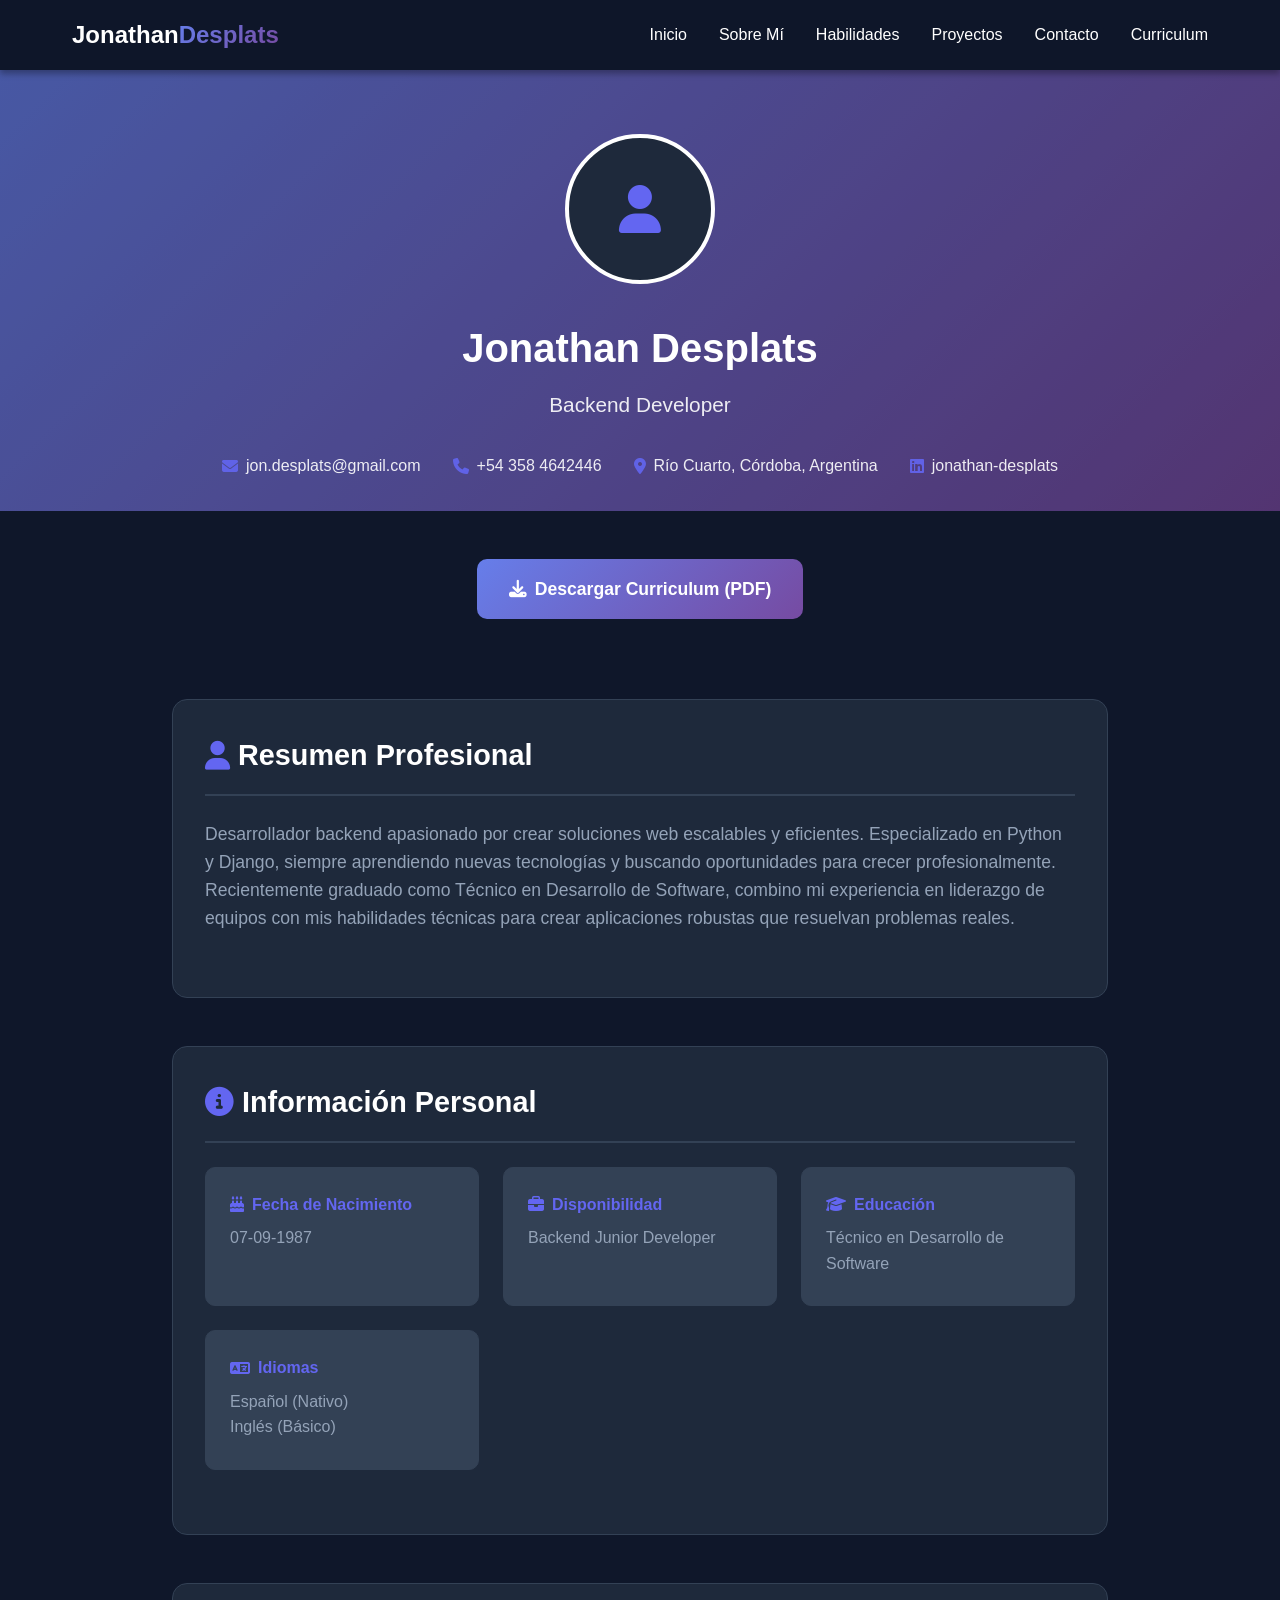
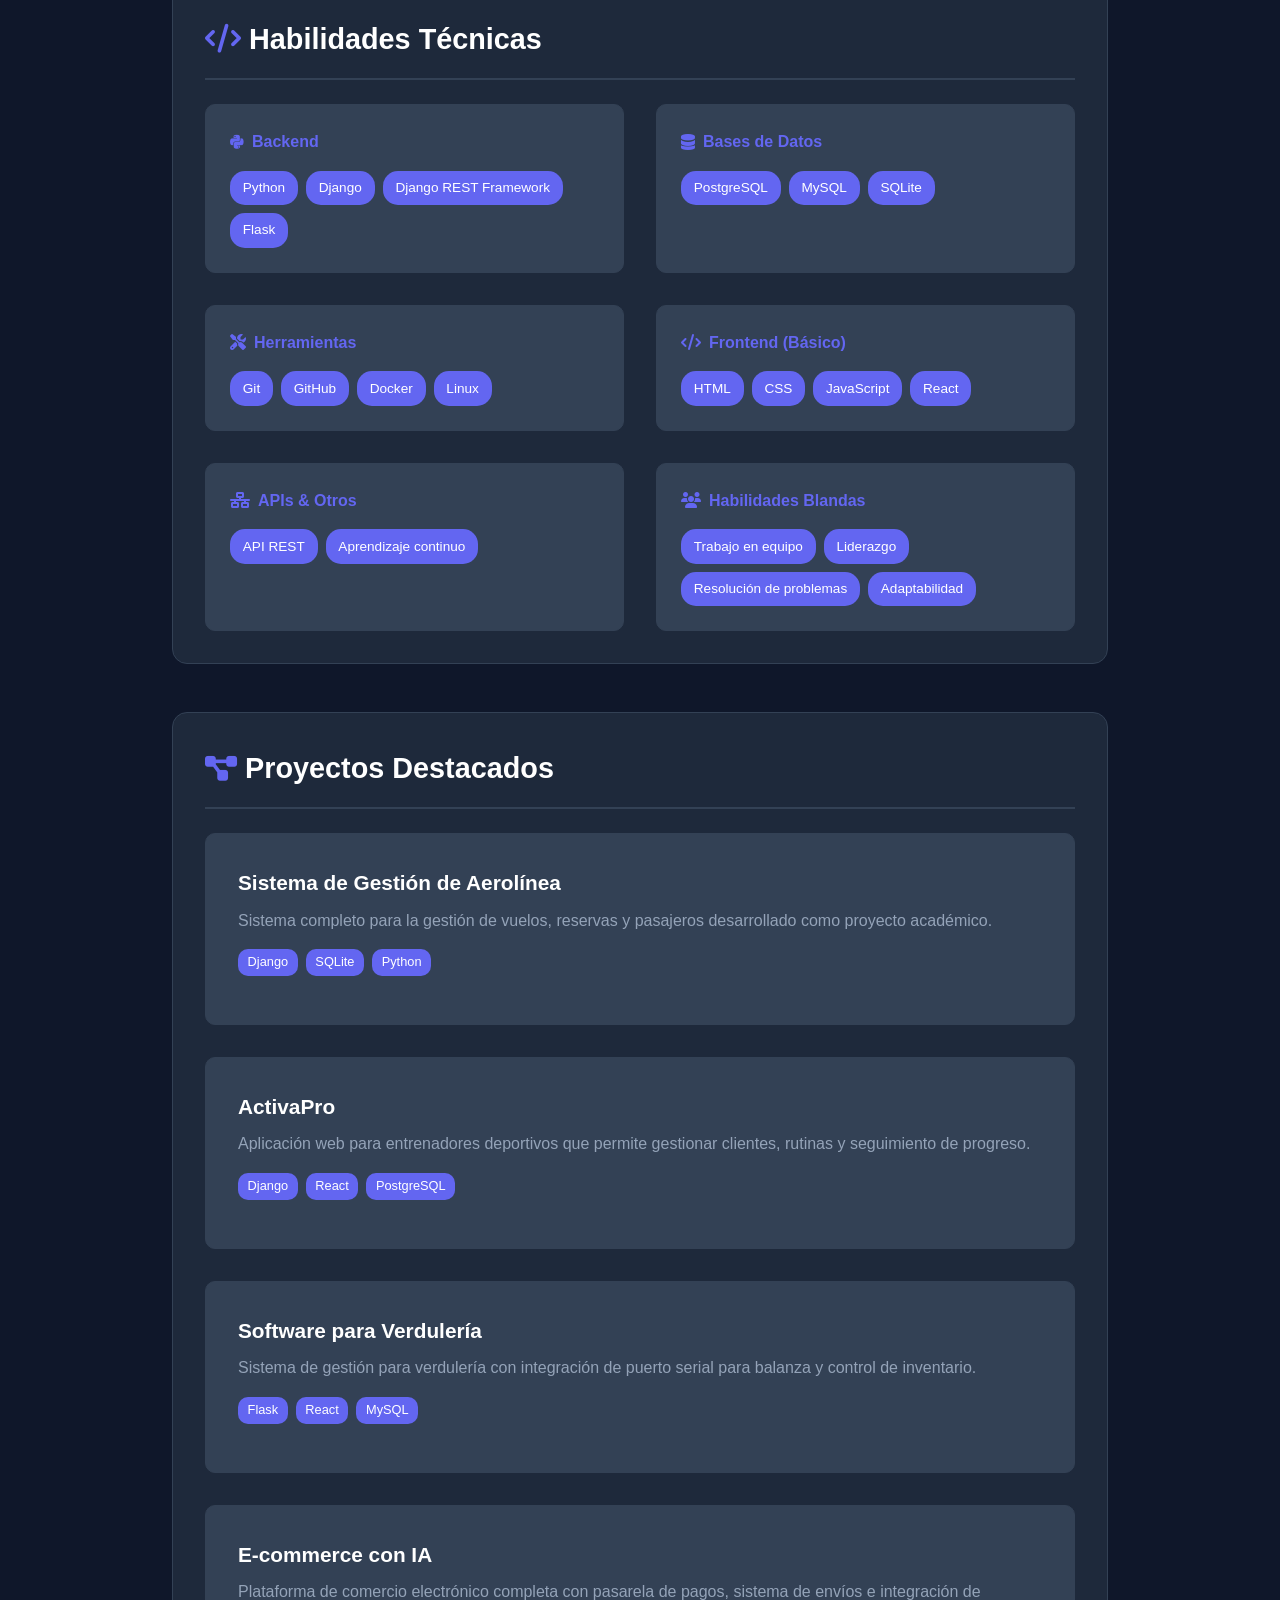
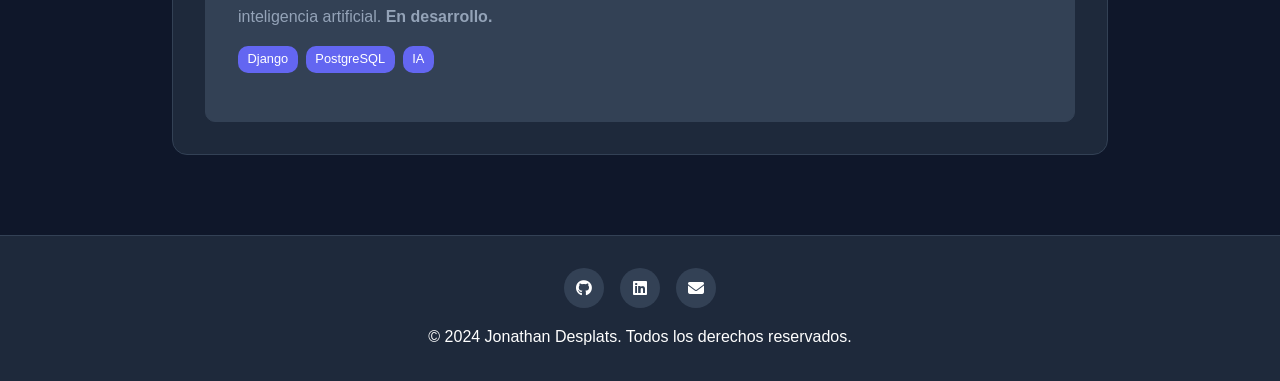
==== curriculum.html @ 1b8c97e8 "curriculum" ====
<!DOCTYPE html>
<html lang="es">
<head>
    <meta charset="UTF-8">
    <meta name="viewport" content="width=device-width, initial-scale=1.0">
    <title>Curriculum - Jonathan Desplats</title>
    <link rel="stylesheet" href="https://cdnjs.cloudflare.com/ajax/libs/font-awesome/6.4.0/css/all.min.css">
    <link rel="stylesheet" href="styles.css">
    <style>
        /* Estilos específicos para CV */
        .cv-header {
            background: linear-gradient(135deg, #667eea 0%, #764ba2 100%);
            padding: 4rem 2rem 2rem;
            margin-top: 70px;
            position: relative;
            overflow: hidden;
            text-align: center;
        }

        .cv-header::before {
            content: '';
            position: absolute;
            top: 0;
            left: 0;
            right: 0;
            bottom: 0;
            background: rgba(0, 0, 0, 0.3);
        }

        .cv-header-content {
            position: relative;
            z-index: 1;
            max-width: 1200px;
            margin: 0 auto;
            color: var(--white);
        }

        .cv-photo {
            width: 150px;
            height: 150px;
            border-radius: 50%;
            background: var(--dark-light);
            border: 4px solid var(--white);
            margin: 0 auto 2rem;
            display: flex;
            align-items: center;
            justify-content: center;
            font-size: 3rem;
            color: var(--primary);
        }

        .cv-name {
            font-size: 2.5rem;
            margin-bottom: 0.5rem;
        }

        .cv-title {
            font-size: 1.3rem;
            opacity: 0.9;
            margin-bottom: 1rem;
        }

        .cv-contact {
            display: flex;
            justify-content: center;
            gap: 2rem;
            flex-wrap: wrap;
            margin-top: 2rem;
        }

        .cv-contact-item {
            display: flex;
            align-items: center;
            gap: 0.5rem;
            color: var(--white);
            opacity: 0.9;
        }

        .cv-contact-item i {
            color: var(--primary);
        }

        /* Contenido del CV */
        .cv-content {
            max-width: 1000px;
            margin: 0 auto;
            padding: 2rem;
        }

        .cv-section {
            margin-bottom: 3rem;
            background: var(--dark-light);
            border-radius: 15px;
            padding: 2rem;
            border: 1px solid var(--dark-lighter);
        }

        .cv-section h2 {
            color: var(--white);
            font-size: 1.8rem;
            margin-bottom: 1.5rem;
            padding-bottom: 1rem;
            border-bottom: 2px solid var(--dark-lighter);
            display: flex;
            align-items: center;
            gap: 0.5rem;
        }

        .cv-section h2 i {
            color: var(--primary);
        }

        .cv-summary {
            font-size: 1.1rem;
            line-height: 1.6;
            color: var(--gray);
            margin-bottom: 2rem;
        }

        .cv-info-grid {
            display: grid;
            grid-template-columns: repeat(auto-fit, minmax(250px, 1fr));
            gap: 1.5rem;
            margin-bottom: 2rem;
        }

        .cv-info-item {
            background: var(--dark-lighter);
            padding: 1.5rem;
            border-radius: 10px;
            border: 1px solid var(--dark-lighter);
        }

        .cv-info-item h4 {
            color: var(--primary);
            margin-bottom: 0.5rem;
            display: flex;
            align-items: center;
            gap: 0.5rem;
        }

        .cv-info-item p {
            color: var(--gray);
            margin: 0.3rem 0;
        }

        .cv-skills-grid {
            display: grid;
            grid-template-columns: repeat(auto-fit, minmax(300px, 1fr));
            gap: 2rem;
        }

        .cv-skill-category {
            background: var(--dark-lighter);
            padding: 1.5rem;
            border-radius: 10px;
            border: 1px solid var(--dark-lighter);
        }

        .cv-skill-category h4 {
            color: var(--primary);
            margin-bottom: 1rem;
            display: flex;
            align-items: center;
            gap: 0.5rem;
        }

        .cv-skill-tags {
            display: flex;
            flex-wrap: wrap;
            gap: 0.5rem;
        }

        .cv-skill-tag {
            background: var(--primary);
            color: var(--white);
            padding: 0.4rem 0.8rem;
            border-radius: 15px;
            font-size: 0.85rem;
        }

        .cv-projects {
            display: grid;
            gap: 2rem;
        }

        .cv-project-item {
            background: var(--dark-lighter);
            padding: 2rem;
            border-radius: 10px;
            border: 1px solid var(--dark-lighter);
        }

        .cv-project-header {
            display: flex;
            justify-content: space-between;
            align-items: flex-start;
            margin-bottom: 1rem;
        }

        .cv-project-title {
            color: var(--white);
            font-size: 1.3rem;
            margin-bottom: 0.5rem;
        }

        .cv-project-tech {
            display: flex;
            flex-wrap: wrap;
            gap: 0.5rem;
            margin: 1rem 0;
        }

        .cv-project-tech span {
            background: var(--primary);
            color: var(--white);
            padding: 0.2rem 0.6rem;
            border-radius: 10px;
            font-size: 0.8rem;
        }

        .cv-project-description {
            color: var(--gray);
            line-height: 1.6;
        }

        /* Botón de descarga */
        .cv-actions {
            text-align: center;
            margin: 3rem 0;
        }

        .cv-download-btn {
            display: inline-flex;
            align-items: center;
            gap: 0.5rem;
            padding: 1rem 2rem;
            background: var(--gradient);
            color: var(--white);
            text-decoration: none;
            border-radius: 10px;
            font-weight: 600;
            font-size: 1.1rem;
            transition: all 0.3s;
            border: none;
            cursor: pointer;
        }

        .cv-download-btn:hover {
            transform: translateY(-3px);
            box-shadow: 0 10px 20px rgba(99, 102, 241, 0.3);
        }

        /* Responsive */
        @media (max-width: 768px) {
            .cv-header {
                padding: 3rem 1rem 2rem;
            }

            .cv-name {
                font-size: 2rem;
            }

            .cv-photo {
                width: 120px;
                height: 120px;
                font-size: 2.5rem;
            }

            .cv-contact {
                gap: 1rem;
            }

            .cv-contact-item {
                font-size: 0.9rem;
            }

            .cv-section {
                padding: 1.5rem;
            }

            .cv-info-grid {
                grid-template-columns: 1fr;
            }

            .cv-skills-grid {
                grid-template-columns: 1fr;
            }
        }

        /* Estilos para impresión PDF */
        @media print {
            body {
                background: white !important;
                color: black !important;
            }

            nav, .cv-actions, .menu-toggle {
                display: none !important;
            }

            .cv-header {
                background: white !important;
                color: black !important;
                margin-top: 0 !important;
                padding: 2rem !important;
            }

            .cv-header::before {
                display: none !important;
            }

            .cv-header-content {
                color: black !important;
            }

            .cv-photo {
                border-color: #333 !important;
            }

            .cv-section {
                background: white !important;
                border: 1px solid #ddd !important;
                break-inside: avoid;
            }

            .cv-info-item, .cv-skill-category, .cv-project-item {
                background: #f9f9f9 !important;
                border: 1px solid #ddd !important;
            }

            .cv-skill-tag, .cv-project-tech span {
                background: #333 !important;
                color: white !important;
            }

            .cv-contact-item {
                color: #333 !important;
            }

            .cv-contact-item i {
                color: #666 !important;
            }
        }
    </style>
</head>
<body>
    <!-- Navbar -->
    <nav>
        <div class="nav-container">
            <a href="index.html" class="logo">Jonathan<span>Desplats</span></a>
            <ul class="nav-links" id="navLinks">
                <li><a href="index.html#inicio">Inicio</a></li>
                <li><a href="index.html#sobre-mi">Sobre Mí</a></li>
                <li><a href="index.html#habilidades">Habilidades</a></li>
                <li><a href="index.html#proyectos">Proyectos</a></li>
                <li><a href="index.html#contacto">Contacto</a></li>
                <li><a href="curriculum.html">Curriculum</a></li>
            </ul>
            <div class="menu-toggle" id="menuToggle">
                <span></span>
                <span></span>
                <span></span>
            </div>
        </div>
    </nav>

    <!-- Header del CV -->
    <section class="cv-header">
        <div class="cv-header-content">
            <div class="cv-photo">
                <i class="fas fa-user"></i>
            </div>
            <h1 class="cv-name">Jonathan Desplats</h1>
            <p class="cv-title">Backend Developer</p>
            <div class="cv-contact">
                <div class="cv-contact-item">
                    <i class="fas fa-envelope"></i>
                    <span>jon.desplats@gmail.com</span>
                </div>
                <div class="cv-contact-item">
                    <i class="fas fa-phone"></i>
                    <span>+54 358 4642446</span>
                </div>
                <div class="cv-contact-item">
                    <i class="fas fa-map-marker-alt"></i>
                    <span>Río Cuarto, Córdoba, Argentina</span>
                </div>
                <div class="cv-contact-item">
                    <i class="fab fa-linkedin"></i>
                    <span>jonathan-desplats</span>
                </div>
            </div>
        </div>
    </section>

    <!-- Botón de descarga -->
    <div class="cv-actions">
        <a href="CV_Desplats_Jonathan.pdf" download class="cv-download-btn">
            <i class="fas fa-download"></i> Descargar Curriculum (PDF)
        </a>
    </div>

    <!-- Contenido del CV -->
    <section class="cv-content">
        <!-- Resumen Profesional -->
        <div class="cv-section">
            <h2><i class="fas fa-user"></i> Resumen Profesional</h2>
            <p class="cv-summary">
                Desarrollador backend apasionado por crear soluciones web escalables y eficientes. Especializado en Python y Django,
                siempre aprendiendo nuevas tecnologías y buscando oportunidades para crecer profesionalmente. Recientemente graduado
                como Técnico en Desarrollo de Software, combino mi experiencia en liderazgo de equipos con mis habilidades técnicas
                para crear aplicaciones robustas que resuelvan problemas reales.
            </p>
        </div>

        <!-- Información Personal -->
        <div class="cv-section">
            <h2><i class="fas fa-info-circle"></i> Información Personal</h2>
            <div class="cv-info-grid">
                <div class="cv-info-item">
                    <h4><i class="fas fa-birthday-cake"></i> Fecha de Nacimiento</h4>
                    <p>07-09-1987</p>
                </div>
                <div class="cv-info-item">
                    <h4><i class="fas fa-briefcase"></i> Disponibilidad</h4>
                    <p>Backend Junior Developer</p>
                </div>
                <div class="cv-info-item">
                    <h4><i class="fas fa-graduation-cap"></i> Educación</h4>
                    <p>Técnico en Desarrollo de Software</p>
                </div>
                <div class="cv-info-item">
                    <h4><i class="fas fa-language"></i> Idiomas</h4>
                    <p>Español (Nativo)<br>Inglés (Básico)</p>
                </div>
            </div>
        </div>

        <!-- Habilidades Técnicas -->
        <div class="cv-section">
            <h2><i class="fas fa-code"></i> Habilidades Técnicas</h2>
            <div class="cv-skills-grid">
                <div class="cv-skill-category">
                    <h4><i class="fab fa-python"></i> Backend</h4>
                    <div class="cv-skill-tags">
                        <span class="cv-skill-tag">Python</span>
                        <span class="cv-skill-tag">Django</span>
                        <span class="cv-skill-tag">Django REST Framework</span>
                        <span class="cv-skill-tag">Flask</span>
                    </div>
                </div>
                <div class="cv-skill-category">
                    <h4><i class="fas fa-database"></i> Bases de Datos</h4>
                    <div class="cv-skill-tags">
                        <span class="cv-skill-tag">PostgreSQL</span>
                        <span class="cv-skill-tag">MySQL</span>
                        <span class="cv-skill-tag">SQLite</span>
                    </div>
                </div>
                <div class="cv-skill-category">
                    <h4><i class="fas fa-tools"></i> Herramientas</h4>
                    <div class="cv-skill-tags">
                        <span class="cv-skill-tag">Git</span>
                        <span class="cv-skill-tag">GitHub</span>
                        <span class="cv-skill-tag">Docker</span>
                        <span class="cv-skill-tag">Linux</span>
                    </div>
                </div>
                <div class="cv-skill-category">
                    <h4><i class="fas fa-code"></i> Frontend (Básico)</h4>
                    <div class="cv-skill-tags">
                        <span class="cv-skill-tag">HTML</span>
                        <span class="cv-skill-tag">CSS</span>
                        <span class="cv-skill-tag">JavaScript</span>
                        <span class="cv-skill-tag">React</span>
                    </div>
                </div>
                <div class="cv-skill-category">
                    <h4><i class="fas fa-network-wired"></i> APIs & Otros</h4>
                    <div class="cv-skill-tags">
                        <span class="cv-skill-tag">API REST</span>
                        <span class="cv-skill-tag">Aprendizaje continuo</span>
                    </div>
                </div>
                <div class="cv-skill-category">
                    <h4><i class="fas fa-users"></i> Habilidades Blandas</h4>
                    <div class="cv-skill-tags">
                        <span class="cv-skill-tag">Trabajo en equipo</span>
                        <span class="cv-skill-tag">Liderazgo</span>
                        <span class="cv-skill-tag">Resolución de problemas</span>
                        <span class="cv-skill-tag">Adaptabilidad</span>
                    </div>
                </div>
            </div>
        </div>

        <!-- Proyectos Destacados -->
        <div class="cv-section">
            <h2><i class="fas fa-project-diagram"></i> Proyectos Destacados</h2>
            <div class="cv-projects">
                <div class="cv-project-item">
                    <div class="cv-project-header">
                        <div>
                            <h3 class="cv-project-title">Sistema de Gestión de Aerolínea</h3>
                            <p class="cv-project-description">
                                Sistema completo para la gestión de vuelos, reservas y pasajeros desarrollado como proyecto académico.
                            </p>
                        </div>
                    </div>
                    <div class="cv-project-tech">
                        <span>Django</span>
                        <span>SQLite</span>
                        <span>Python</span>
                    </div>
                </div>

                <div class="cv-project-item">
                    <div class="cv-project-header">
                        <div>
                            <h3 class="cv-project-title">ActivaPro</h3>
                            <p class="cv-project-description">
                                Aplicación web para entrenadores deportivos que permite gestionar clientes, rutinas y seguimiento de progreso.
                            </p>
                        </div>
                    </div>
                    <div class="cv-project-tech">
                        <span>Django</span>
                        <span>React</span>
                        <span>PostgreSQL</span>
                    </div>
                </div>

                <div class="cv-project-item">
                    <div class="cv-project-header">
                        <div>
                            <h3 class="cv-project-title">Software para Verdulería</h3>
                            <p class="cv-project-description">
                                Sistema de gestión para verdulería con integración de puerto serial para balanza y control de inventario.
                            </p>
                        </div>
                    </div>
                    <div class="cv-project-tech">
                        <span>Flask</span>
                        <span>React</span>
                        <span>MySQL</span>
                    </div>
                </div>

                <div class="cv-project-item">
                    <div class="cv-project-header">
                        <div>
                            <h3 class="cv-project-title">E-commerce con IA</h3>
                            <p class="cv-project-description">
                                Plataforma de comercio electrónico completa con pasarela de pagos, sistema de envíos e integración de inteligencia artificial. <strong>En desarrollo.</strong>
                            </p>
                        </div>
                    </div>
                    <div class="cv-project-tech">
                        <span>Django</span>
                        <span>PostgreSQL</span>
                        <span>IA</span>
                    </div>
                </div>
            </div>
        </div>
    </section>

    <!-- Footer -->
    <footer>
        <div class="social-links">
            <a href="https://github.com/joninet" target="_blank"><i class="fab fa-github"></i></a>
            <a href="https://www.linkedin.com/in/jonathan-desplats/" target="_blank"><i class="fab fa-linkedin"></i></a>
            <a href="mailto:jon.desplats@gmail.com"><i class="fas fa-envelope"></i></a>
        </div>
        <p>&copy; 2024 Jonathan Desplats. Todos los derechos reservados.</p>
    </footer>

    <script src="script.js"></script>
    <script>
        // Función para descargar PDF
        function downloadPDF() {
            // Usar la API de impresión del navegador para generar PDF
            window.print();
        }

        // También agregar funcionalidad adicional si es necesario
        document.addEventListener('DOMContentLoaded', function() {
            // Inicializar cualquier funcionalidad adicional aquí
            console.log('CV cargado correctamente');
        });
    </script>
</body>
</html>
---- styles.css ----
* {
    margin: 0;
    padding: 0;
    box-sizing: border-box;
}

:root {
    --primary: #6366f1;
    --primary-dark: #4f46e5;
    --secondary: #8b5cf6;
    --dark: #0f172a;
    --dark-light: #1e293b;
    --dark-lighter: #334155;
    --gray: #94a3b8;
    --light: #1e293b;
    --white: #ffffff;
    --gradient: linear-gradient(135deg, #667eea 0%, #764ba2 100%);
}

body {
    font-family: 'Segoe UI', Tahoma, Geneva, Verdana, sans-serif;
    line-height: 1.6;
    color: var(--gray);
    background: var(--dark);
}

/* Navbar */
nav {
    position: fixed;
    top: 0;
    width: 100%;
    background: rgba(15, 23, 42, 0.95);
    backdrop-filter: blur(10px);
    padding: 1rem 0;
    z-index: 1000;
    box-shadow: 0 4px 6px rgba(0, 0, 0, 0.3);
}

.nav-container {
    max-width: 1200px;
    margin: 0 auto;
    padding: 0 2rem;
    display: flex;
    justify-content: space-between;
    align-items: center;
}

.logo {
    font-size: 1.5rem;
    font-weight: bold;
    color: var(--white);
    text-decoration: none;
}

.logo span {
    background: var(--gradient);
    -webkit-background-clip: text;
    -webkit-text-fill-color: transparent;
    background-clip: text;
}

.nav-links {
    display: flex;
    gap: 2rem;
    list-style: none;
}

.nav-links a {
    color: var(--white);
    text-decoration: none;
    font-weight: 500;
    transition: color 0.3s;
    position: relative;
}

.nav-links a::after {
    content: '';
    position: absolute;
    bottom: -5px;
    left: 0;
    width: 0;
    height: 2px;
    background: var(--gradient);
    transition: width 0.3s;
}

.nav-links a:hover::after {
    width: 100%;
}

.menu-toggle {
    display: none;
    flex-direction: column;
    cursor: pointer;
    gap: 5px;
}

.menu-toggle span {
    width: 25px;
    height: 3px;
    background: var(--white);
    transition: 0.3s;
    border-radius: 3px;
}

/* Carousel */
.carousel {
    margin-top: 70px;
    height: 500px;
    position: relative;
    overflow: hidden;
}

.carousel-container {
    display: flex;
    height: 100%;
    transition: transform 0.5s ease;
}

.carousel-slide {
    min-width: 100%;
    height: 100%;
    background: var(--gradient);
    display: flex;
    align-items: center;
    justify-content: center;
    position: relative;
}

.carousel-slide::after {
    content: '';
    position: absolute;
    top: 0;
    left: 0;
    right: 0;
    bottom: 0;
    background: rgba(0, 0, 0, 0.4);
}

.carousel-content {
    position: relative;
    z-index: 1;
    text-align: center;
    color: var(--white);
    padding: 2rem;
}

.carousel-content h1 {
    font-size: 3.5rem;
    margin-bottom: 1rem;
    animation: fadeInUp 1s;
}

.carousel-content p {
    font-size: 1.5rem;
    animation: fadeInUp 1s 0.2s backwards;
}

.carousel-nav {
    position: absolute;
    bottom: 20px;
    left: 50%;
    transform: translateX(-50%);
    z-index: 2;
    display: flex;
    gap: 10px;
}

.carousel-dot {
    width: 12px;
    height: 12px;
    border-radius: 50%;
    background: rgba(255, 255, 255, 0.5);
    cursor: pointer;
    transition: 0.3s;
}

.carousel-dot.active {
    background: var(--white);
    width: 30px;
    border-radius: 10px;
}

/* Sections */
section {
    padding: 5rem 2rem;
}

.container {
    max-width: 1200px;
    margin: 0 auto;
}

.section-title {
    text-align: center;
    font-size: 2.5rem;
    margin-bottom: 1rem;
    position: relative;
    display: inline-block;
    left: 50%;
    transform: translateX(-50%);
    color: var(--white);
}

.section-title::after {
    content: '';
    position: absolute;
    bottom: -10px;
    left: 50%;
    transform: translateX(-50%);
    width: 60px;
    height: 4px;
    background: var(--gradient);
    border-radius: 2px;
}

/* About */
#sobre-mi {
    background: var(--dark-light);
}

.about-content {
    display: grid;
    grid-template-columns: 1fr 1fr;
    gap: 3rem;
    margin-top: 3rem;
    align-items: center;
}

.about-text h3 {
    font-size: 2rem;
    margin-bottom: 1rem;
    color: var(--white);
}

.about-text p {
    color: var(--gray);
    margin-bottom: 2rem;
    font-size: 1.1rem;
}

.info-grid {
    display: grid;
    grid-template-columns: repeat(2, 1fr);
    gap: 1rem;
}

.info-item {
    display: flex;
    align-items: center;
    gap: 0.5rem;
    padding: 1rem;
    background: var(--dark-lighter);
    border-radius: 10px;
    box-shadow: 0 2px 10px rgba(0, 0, 0, 0.3);
}

.info-item i {
    color: var(--primary);
    font-size: 1.2rem;
}

.info-item strong {
    color: var(--white);
}

.info-item p {
    color: var(--gray);
    font-size: 0.9rem;
}

/* Skills */
.skills-grid {
    display: grid;
    grid-template-columns: repeat(auto-fit, minmax(250px, 1fr));
    gap: 2rem;
    margin-top: 3rem;
}

.skill-card {
    background: var(--dark-light);
    padding: 2rem;
    border-radius: 15px;
    box-shadow: 0 5px 20px rgba(0, 0, 0, 0.3);
    transition: transform 0.3s, box-shadow 0.3s;
    border: 1px solid var(--dark-lighter);
}

.skill-card:hover {
    transform: translateY(-10px);
    box-shadow: 0 10px 30px rgba(99, 102, 241, 0.3);
}

.skill-card i {
    font-size: 3rem;
    color: var(--primary);
    margin-bottom: 1rem;
}

.skill-card h3 {
    margin-bottom: 1rem;
    color: var(--white);
}

.skill-tags {
    display: flex;
    flex-wrap: wrap;
    gap: 0.5rem;
}

.tag {
    background: var(--dark-lighter);
    padding: 0.5rem 1rem;
    border-radius: 20px;
    font-size: 0.9rem;
    color: var(--gray);
}

/* Projects */
#proyectos {
    background: var(--dark-light);
}

.projects-grid {
    display: grid;
    grid-template-columns: repeat(auto-fit, minmax(320px, 1fr));
    gap: 2rem;
    margin-top: 3rem;
}

.project-card {
    background: var(--dark-lighter);
    border-radius: 15px;
    overflow: hidden;
    box-shadow: 0 5px 20px rgba(0, 0, 0, 0.3);
    transition: transform 0.3s;
    border: 1px solid var(--dark-lighter);
}

.project-card:hover {
    transform: translateY(-10px);
}

.project-img {
    width: 100%;
    height: 200px;
    background: var(--gradient);
    display: flex;
    align-items: center;
    justify-content: center;
    font-size: 4rem;
    color: var(--white);
}

.project-content {
    padding: 1.5rem;
}

.project-content h3 {
    margin-bottom: 0.5rem;
    color: var(--white);
}

.project-content p {
    color: var(--gray);
    margin-bottom: 1rem;
}

.project-tech {
    display: flex;
    flex-wrap: wrap;
    gap: 0.5rem;
    margin-bottom: 1rem;
}

.tech-tag {
    background: var(--primary);
    color: var(--white);
    padding: 0.3rem 0.8rem;
    border-radius: 15px;
    font-size: 0.85rem;
}

.project-link {
    display: inline-flex;
    align-items: center;
    gap: 0.5rem;
    color: var(--primary);
    text-decoration: none;
    font-weight: 600;
    transition: gap 0.3s;
}

.project-link:hover {
    gap: 1rem;
}

/* Contact */
.contact-container {
    display: grid;
    grid-template-columns: 1fr 1fr;
    gap: 3rem;
    margin-top: 3rem;
}

.contact-info {
    display: flex;
    flex-direction: column;
    gap: 2rem;
}

.contact-item {
    display: flex;
    align-items: center;
    gap: 1rem;
    padding: 1.5rem;
    background: var(--dark-light);
    border-radius: 10px;
    border: 1px solid var(--dark-lighter);
}

.contact-icon {
    width: 50px;
    height: 50px;
    background: var(--gradient);
    border-radius: 50%;
    display: flex;
    align-items: center;
    justify-content: center;
    color: var(--white);
    font-size: 1.5rem;
    flex-shrink: 0;
}

.contact-details h4 {
    margin-bottom: 0.3rem;
    color: var(--white);
}

.contact-details a {
    color: var(--gray);
    text-decoration: none;
}

.contact-details a:hover {
    color: var(--primary);
}

.contact-form {
    display: flex;
    flex-direction: column;
    gap: 1rem;
}

.form-group {
    display: flex;
    flex-direction: column;
    gap: 0.5rem;
}

.form-group label {
    font-weight: 600;
    color: var(--white);
}

.form-group input,
.form-group textarea {
    padding: 1rem;
    border: 2px solid var(--dark-lighter);
    border-radius: 10px;
    font-family: inherit;
    font-size: 1rem;
    transition: border-color 0.3s;
    background: var(--dark-light);
    color: var(--white);
}

.form-group input:focus,
.form-group textarea:focus {
    outline: none;
    border-color: var(--primary);
}

.form-group textarea {
    resize: vertical;
    min-height: 150px;
}

.btn {
    padding: 1rem 2rem;
    background: var(--gradient);
    color: var(--white);
    border: none;
    border-radius: 10px;
    font-size: 1rem;
    font-weight: 600;
    cursor: pointer;
    transition: transform 0.3s, box-shadow 0.3s;
}

.btn:hover {
    transform: translateY(-3px);
    box-shadow: 0 10px 20px rgba(99, 102, 241, 0.3);
}

/* Footer */
footer {
    background: var(--dark-light);
    color: var(--white);
    text-align: center;
    padding: 2rem;
    border-top: 1px solid var(--dark-lighter);
}

.social-links {
    display: flex;
    justify-content: center;
    gap: 1rem;
    margin-bottom: 1rem;
}

.social-links a {
    width: 40px;
    height: 40px;
    background: var(--dark-lighter);
    border-radius: 50%;
    display: flex;
    align-items: center;
    justify-content: center;
    color: var(--white);
    text-decoration: none;
    transition: background 0.3s, transform 0.3s;
}

.social-links a:hover {
    background: var(--primary);
    transform: scale(1.1);
}

/* Animations */
@keyframes fadeInUp {
    from {
        opacity: 0;
        transform: translateY(30px);
    }
    to {
        opacity: 1;
        transform: translateY(0);
    }
}

/* Responsive */
@media (max-width: 768px) {
    .menu-toggle {
        display: flex;
    }

    .nav-links {
        position: absolute;
        top: 100%;
        left: 0;
        right: 0;
        background: var(--dark);
        flex-direction: column;
        padding: 2rem;
        max-height: 0;
        overflow: hidden;
        transition: max-height 0.3s ease-in-out;
    }

    .nav-links.active {
        max-height: 400px;
    }

    .carousel {
        height: 400px;
    }

    .carousel-content h1 {
        font-size: 2rem;
    }

    .carousel-content p {
        font-size: 1rem;
    }

    .about-content,
    .contact-container {
        grid-template-columns: 1fr;
    }

    .info-grid {
        grid-template-columns: 1fr;
    }

    .section-title {
        font-size: 2rem;
    }
}
/* ========================================
   ESTILOS PARA PÁGINA DE PROYECTO DETALLE
   ======================================== */

/* Header del proyecto */
.project-header {
    background: linear-gradient(135deg, #667eea 0%, #764ba2 100%);
    padding: 6rem 2rem 4rem;
    margin-top: 70px;
    position: relative;
    overflow: hidden;
}

.project-header::before {
    content: '';
    position: absolute;
    top: 0;
    left: 0;
    right: 0;
    bottom: 0;
    background: rgba(0, 0, 0, 0.3);
}

.project-header-content {
    position: relative;
    z-index: 1;
    max-width: 1200px;
    margin: 0 auto;
    color: var(--white);
}

.project-header-content h1 {
    font-size: 3rem;
    margin-bottom: 1rem;
}

.project-header-content .subtitle {
    font-size: 1.2rem;
    opacity: 0.95;
    margin-bottom: 1.5rem;
}

.project-meta {
    display: flex;
    flex-wrap: wrap;
    gap: 2rem;
    margin-top: 2rem;
}

.meta-item {
    display: flex;
    align-items: center;
    gap: 0.5rem;
}

.meta-item strong {
    color: var(--white);
}

.meta-item span {
    opacity: 0.9;
}

/* Galería de proyecto */
.project-gallery {
    margin: 4rem 0;
    padding: 0 2rem;
}

.gallery-container {
    max-width: 1200px;
    margin: 0 auto;
}

.gallery-main {
    width: 100%;
    height: 500px;
    background: var(--dark-light);
    border-radius: 15px;
    overflow: hidden;
    margin-bottom: 2rem;
    display: flex;
    align-items: center;
    justify-content: center;
    border: 2px solid var(--dark-lighter);
}

.gallery-main img {
    width: 100%;
    height: 100%;
    object-fit: cover;
}

.gallery-thumbs {
    display: grid;
    grid-template-columns: repeat(auto-fit, minmax(150px, 1fr));
    gap: 1rem;
}

.gallery-thumb {
    cursor: pointer;
    height: 150px;
    background: var(--dark-light);
    border-radius: 10px;
    overflow: hidden;
    border: 2px solid var(--dark-lighter);
    transition: all 0.3s;
}

.gallery-thumb:hover,
.gallery-thumb.active {
    border-color: var(--primary);
    transform: scale(1.05);
}

.gallery-thumb img {
    width: 100%;
    height: 100%;
    object-fit: cover;
}

/* Contenido del proyecto */
.project-content {
    max-width: 1200px;
    margin: 0 auto;
    padding: 2rem;
}

.project-section {
    margin-bottom: 4rem;
}

.project-section h2 {
    font-size: 2rem;
    color: var(--white);
    margin-bottom: 1.5rem;
    padding-bottom: 1rem;
    border-bottom: 2px solid var(--dark-lighter);
}

.project-section p {
    color: var(--gray);
    line-height: 1.8;
    margin-bottom: 1rem;
    font-size: 1.05rem;
}

.tech-stack {
    display: grid;
    grid-template-columns: repeat(auto-fit, minmax(200px, 1fr));
    gap: 2rem;
    margin-top: 2rem;
}

.tech-item {
    background: var(--dark-light);
    padding: 1.5rem;
    border-radius: 10px;
    border: 1px solid var(--dark-lighter);
}

.tech-item h4 {
    color: var(--primary);
    margin-bottom: 1rem;
    display: flex;
    align-items: center;
    gap: 0.5rem;
}

.tech-item ul {
    list-style: none;
    color: var(--gray);
}

.tech-item li {
    padding: 0.5rem 0;
    padding-left: 1.5rem;
    position: relative;
}

.tech-item li::before {
    content: '→';
    position: absolute;
    left: 0;
    color: var(--primary);
}

/* Desafíos y soluciones */
.challenges {
    background: var(--dark-light);
    padding: 2rem;
    border-radius: 15px;
    margin: 2rem 0;
}

.challenge-item {
    margin-bottom: 2rem;
}

.challenge-item:last-child {
    margin-bottom: 0;
}

.challenge-item h4 {
    color: var(--primary);
    margin-bottom: 0.5rem;
    font-size: 1.1rem;
}

.challenge-item .solution {
    color: var(--gray);
    padding-left: 1rem;
    border-left: 3px solid var(--primary);
}

/* Características */
.features-grid {
    display: grid;
    grid-template-columns: repeat(auto-fit, minmax(250px, 1fr));
    gap: 1.5rem;
    margin-top: 2rem;
}

.feature-card {
    background: var(--dark-light);
    padding: 1.5rem;
    border-radius: 10px;
    border: 1px solid var(--dark-lighter);
}

.feature-card i {
    font-size: 2rem;
    color: var(--primary);
    margin-bottom: 1rem;
}

.feature-card h4 {
    color: var(--white);
    margin-bottom: 0.5rem;
}

.feature-card p {
    font-size: 0.95rem;
}

/* Enlaces y botones */
.project-links {
    display: flex;
    gap: 1rem;
    flex-wrap: wrap;
    margin-top: 2rem;
}

.project-links a {
    display: inline-flex;
    align-items: center;
    gap: 0.5rem;
    padding: 1rem 2rem;
    background: var(--primary);
    color: var(--white);
    text-decoration: none;
    border-radius: 10px;
    font-weight: 600;
    transition: all 0.3s;
}

.project-links a:hover {
    background: var(--primary-dark);
    transform: translateY(-3px);
    box-shadow: 0 10px 20px rgba(99, 102, 241, 0.3);
}

.project-links a.secondary {
    background: var(--dark-light);
    color: var(--primary);
    border: 2px solid var(--primary);
}

.project-links a.secondary:hover {
    background: var(--primary);
    color: var(--white);
}

/* Resultados */
.results-grid {
    display: grid;
    grid-template-columns: repeat(auto-fit, minmax(200px, 1fr));
    gap: 1.5rem;
    margin-top: 2rem;
}

.result-card {
    background: linear-gradient(135deg, rgba(99, 102, 241, 0.1), rgba(139, 92, 246, 0.1));
    padding: 2rem;
    border-radius: 15px;
    border: 1px solid var(--primary);
    text-align: center;
}

.result-number {
    font-size: 2.5rem;
    color: var(--primary);
    font-weight: bold;
    margin-bottom: 0.5rem;
}

.result-label {
    color: var(--gray);
    font-size: 0.95rem;
}

/* Responsive para página de proyecto */
@media (max-width: 768px) {
    .project-header-content h1 {
        font-size: 2rem;
    }

    .project-header-content .subtitle {
        font-size: 1rem;
    }

    .project-meta {
        gap: 1rem;
    }

    .gallery-main {
        height: 300px;
    }

    .gallery-thumbs {
        grid-template-columns: repeat(3, 1fr);
    }

    .tech-stack {
        grid-template-columns: 1fr;
    }

    .project-links {
        flex-direction: column;
    }

    .project-links a {
        justify-content: center;
    }
}
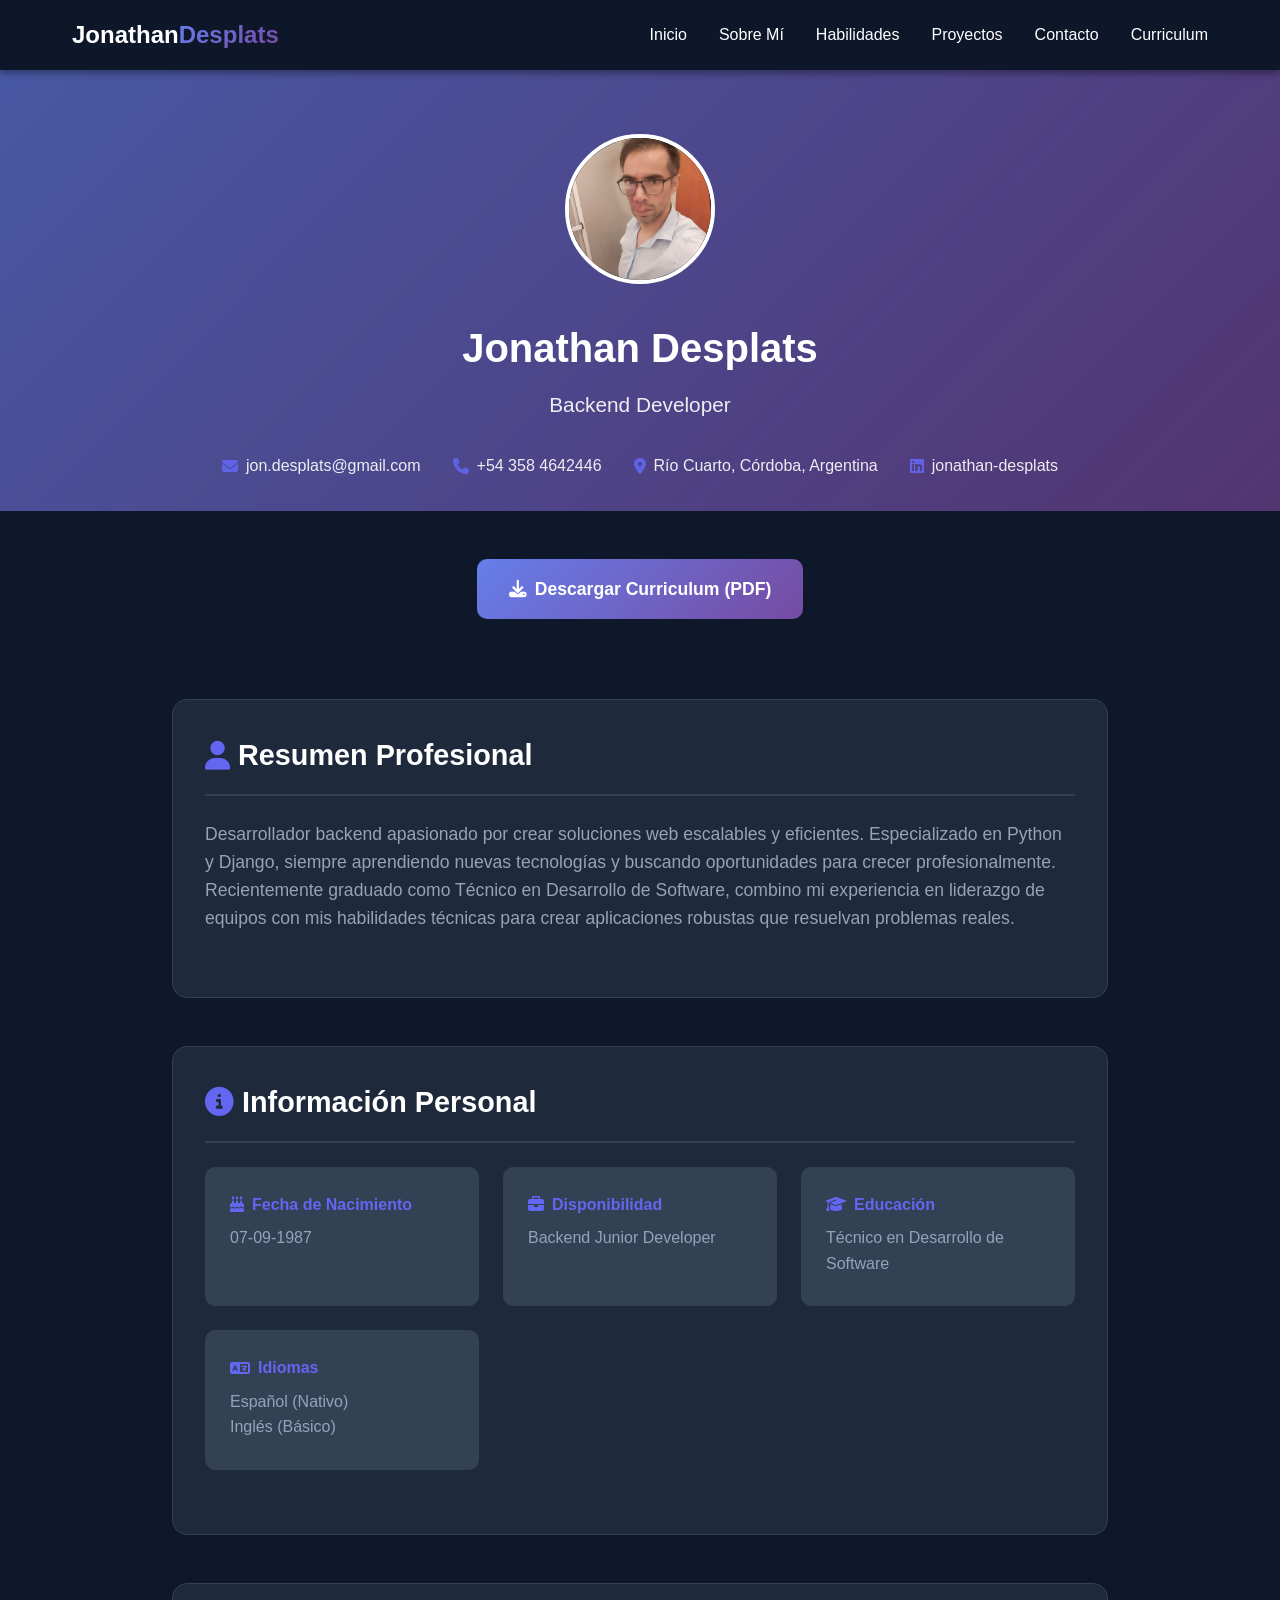
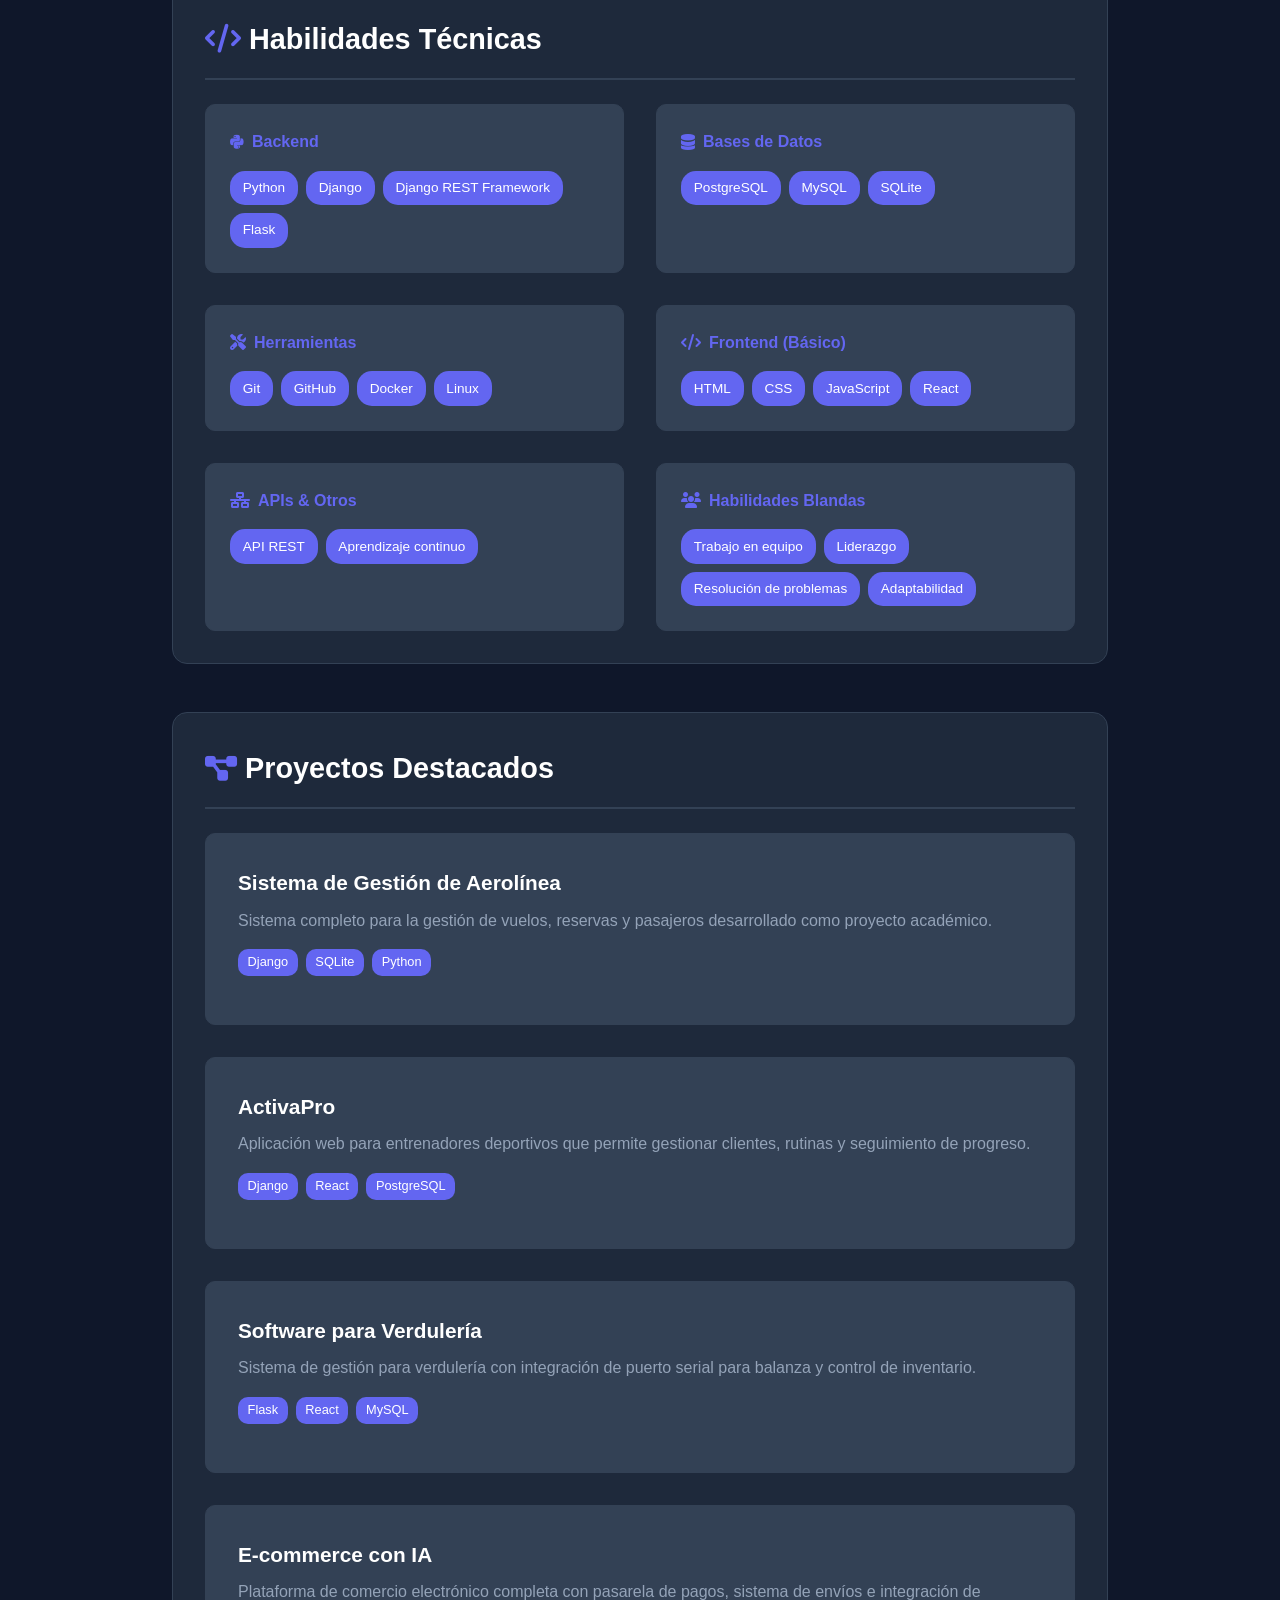
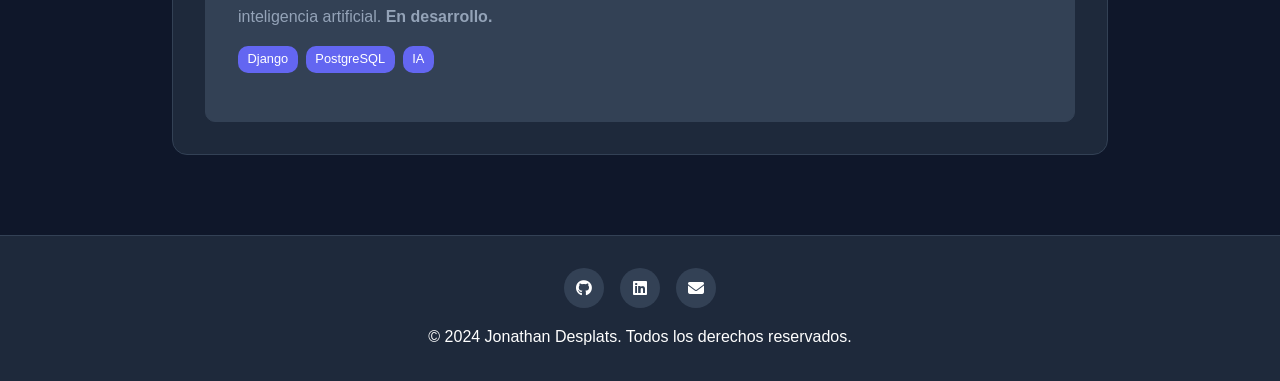
==== commit d3383622: "foto" ====
--- a/curriculum.html
+++ b/curriculum.html
@@ -47,6 +47,14 @@
             justify-content: center;
             font-size: 3rem;
             color: var(--primary);
+        }
+
+        .cv-photo img, .profile-img {
+            width: 100%;
+            height: 100%;
+            object-fit: cover;
+            border-radius: 50%;
+            display: block;
         }
 
         .cv-name {
@@ -369,7 +377,7 @@
     <section class="cv-header">
         <div class="cv-header-content">
             <div class="cv-photo">
-                <i class="fas fa-user"></i>
+                <img src="perfil.jpg" alt="Foto de perfil de Jonathan" class="profile-img">
             </div>
             <h1 class="cv-name">Jonathan Desplats</h1>
             <p class="cv-title">Backend Developer</p>
